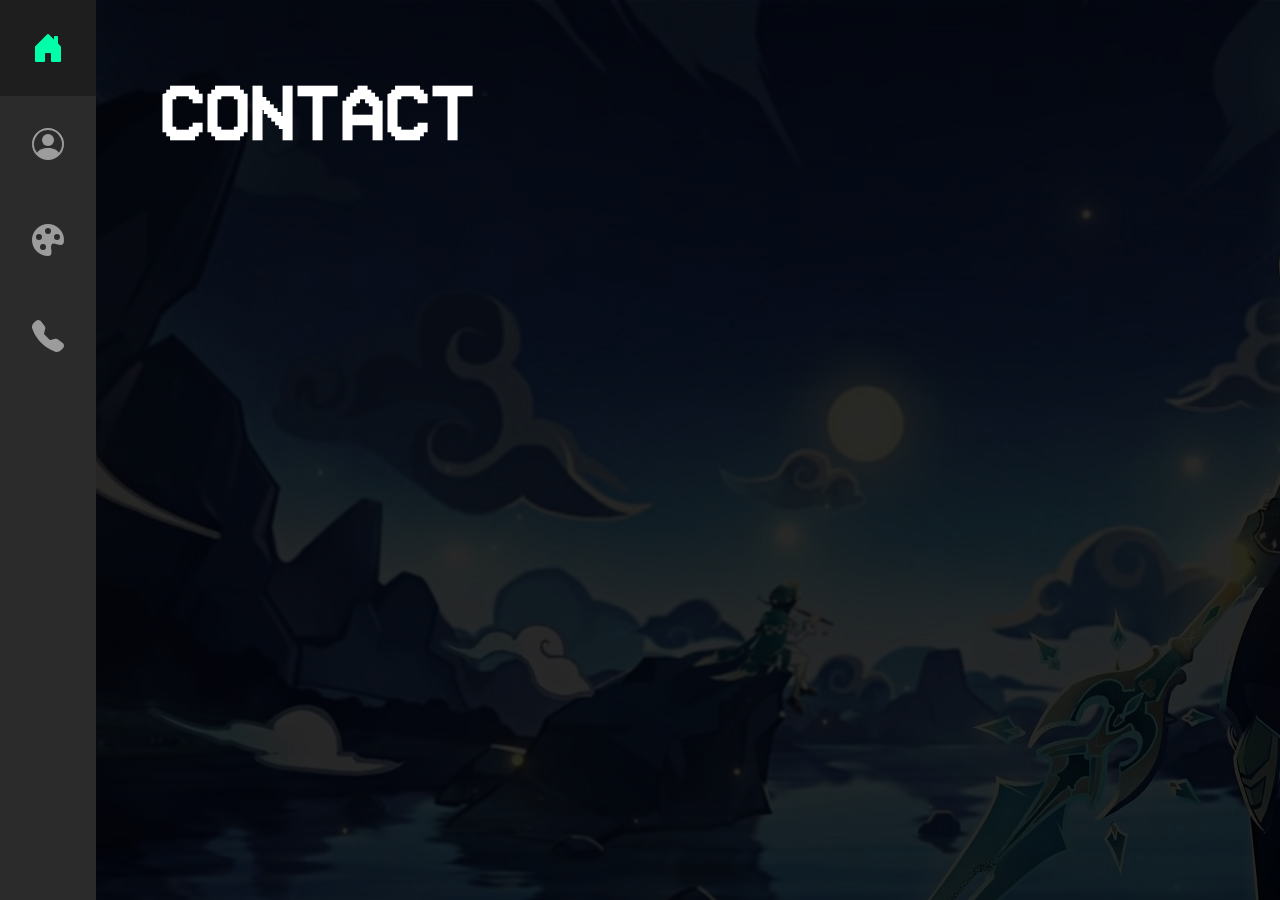
==== Root/contact.html @ af06d034 "Side navigation text appears upon hovering icon" ====
<!DOCTYPE html>
<html lang="en">
<head>
    <meta charset="UTF-8">
    <link rel="stylesheet" href="css/main.css">
    <link rel="stylesheet" href="css/contact.css">
    <link rel="stylesheet" href="css/subpage.css">
    <meta name="viewport" content="width=device-width, initial-scale=1.0">
    <title>burgerax3 - Contact</title>
</head>
<body>
    <nav class="navbar">
        <ul class="navbar-nav">
            <li class="nav-item" style="grid-row: 1 / span 1;">
                <a href="index.html" class="nav-link" id="home-link">
                    <svg xmlns="http://www.w3.org/2000/svg"fill="currentColor" class="bi bi-house-door-fill" viewBox="0 0 16 16">
                        <path d="M6.5 14.5v-3.505c0-.245.25-.495.5-.495h2c.25 0 .5.25.5.5v3.5a.5.5 0 0 0 .5.5h4a.5.5 0 0 0 .5-.5v-7a.5.5 0 0 0-.146-.354L13 5.793V2.5a.5.5 0 0 0-.5-.5h-1a.5.5 0 0 0-.5.5v1.293L8.354 1.146a.5.5 0 0 0-.708 0l-6 6A.5.5 0 0 0 1.5 7.5v7a.5.5 0 0 0 .5.5h4a.5.5 0 0 0 .5-.5z"/>
                    </svg>
                </a>
            </li>
            <div class="expand-link" id="expand-home">
                <h3>HOME</h3>
            </div>
            <li class="nav-item" style="grid-row: 2 / span 1;">
                <a href="profile.html" class="nav-link" id="profile-link">
                    <svg xmlns="http://www.w3.org/2000/svg"fill="currentColor" class="bi bi-person-circle" viewBox="0 0 16 16">
                        <path d="M11 6a3 3 0 1 1-6 0 3 3 0 0 1 6 0z"/>
                        <path fill-rule="evenodd" d="M0 8a8 8 0 1 1 16 0A8 8 0 0 1 0 8zm8-7a7 7 0 0 0-5.468 11.37C3.242 11.226 4.805 10 8 10s4.757 1.225 5.468 2.37A7 7 0 0 0 8 1z"/>
                    </svg>
                </a>
            </li>
            <div class="expand-link" id="expand-profile">
                <h3>PROFILE</h3>
            </div>
            <li class="nav-item" style="grid-row: 3 / span 1;">
                <a href="projects.html" class="nav-link" id="projects-link">
                    <svg xmlns="http://www.w3.org/2000/svg"fill="currentColor" class="bi bi-palette-fill" viewBox="0 0 16 16">
                        <path d="M12.433 10.07C14.133 10.585 16 11.15 16 8a8 8 0 1 0-8 8c1.996 0 1.826-1.504 1.649-3.08-.124-1.101-.252-2.237.351-2.92.465-.527 1.42-.237 2.433.07zM8 5a1.5 1.5 0 1 1 0-3 1.5 1.5 0 0 1 0 3zm4.5 3a1.5 1.5 0 1 1 0-3 1.5 1.5 0 0 1 0 3zM5 6.5a1.5 1.5 0 1 1-3 0 1.5 1.5 0 0 1 3 0zm.5 6.5a1.5 1.5 0 1 1 0-3 1.5 1.5 0 0 1 0 3z"/>
                    </svg>
                </a>
            </li>
            <div class="expand-link" id="expand-projects">
                <h3>PROJECTS</h3>
            </div>
            <li class="nav-item" style="grid-row: 4 / span 1;" id="contact-link">
                <a href="contact.html" class="nav-link">
                    <svg xmlns="http://www.w3.org/2000/svg" fill="currentColor" class="bi bi-telephone-fill" viewBox="0 0 16 16">
                        <path fill-rule="evenodd" d="M1.885.511a1.745 1.745 0 0 1 2.61.163L6.29 2.98c.329.423.445.974.315 1.494l-.547 2.19a.678.678 0 0 0 .178.643l2.457 2.457a.678.678 0 0 0 .644.178l2.189-.547a1.745 1.745 0 0 1 1.494.315l2.306 1.794c.829.645.905 1.87.163 2.611l-1.034 1.034c-.74.74-1.846 1.065-2.877.702a18.634 18.634 0 0 1-7.01-4.42 18.634 18.634 0 0 1-4.42-7.009c-.362-1.03-.037-2.137.703-2.877L1.885.511z"/>
                    </svg>
                </a>
            </li>
            <div class="expand-link" id="expand-contact">
                <h3>CONTACT</h3>
            </div>
        </ul>
    </nav>
    <div class="nav-m-overlay">
        <div class="nav-m-content">
            <a href="index.html">HOME</a>
            <a href="profile.html">PROFILE</a>
            <a href="projects.html">PROJECTS</a>
            <a href="contact.html">CONTACT</a>
        </div>
    </div>
    <main>
        <div class="headerbar">
            <header>
                <h1>CONTACT</h1>
                <div class="nav-m-btn">
                    <svg xmlns="http://www.w3.org/2000/svg" fill="currentColor" width="5vw" height="5vw" viewBox="0 0 512 512"><!--! Font Awesome Pro 6.1.1 by @fontawesome - https://fontawesome.com License - https://fontawesome.com/license (Commercial License) Copyright 2022 Fonticons, Inc. --><path d="M481.9 270.1C490.9 279.1 496 291.3 496 304C496 316.7 490.9 328.9 481.9 337.9C472.9 346.9 460.7 352 448 352H64C51.27 352 39.06 346.9 30.06 337.9C21.06 328.9 16 316.7 16 304C16 291.3 21.06 279.1 30.06 270.1C39.06 261.1 51.27 256 64 256H448C460.7 256 472.9 261.1 481.9 270.1zM475.3 388.7C478.3 391.7 480 395.8 480 400V416C480 432.1 473.3 449.3 461.3 461.3C449.3 473.3 432.1 480 416 480H96C79.03 480 62.75 473.3 50.75 461.3C38.74 449.3 32 432.1 32 416V400C32 395.8 33.69 391.7 36.69 388.7C39.69 385.7 43.76 384 48 384H464C468.2 384 472.3 385.7 475.3 388.7zM50.39 220.8C45.93 218.6 42.03 215.5 38.97 211.6C35.91 207.7 33.79 203.2 32.75 198.4C31.71 193.5 31.8 188.5 32.99 183.7C54.98 97.02 146.5 32 256 32C365.5 32 457 97.02 479 183.7C480.2 188.5 480.3 193.5 479.2 198.4C478.2 203.2 476.1 207.7 473 211.6C469.1 215.5 466.1 218.6 461.6 220.8C457.2 222.9 452.3 224 447.3 224H64.67C59.73 224 54.84 222.9 50.39 220.8zM372.7 116.7C369.7 119.7 368 123.8 368 128C368 131.2 368.9 134.3 370.7 136.9C372.5 139.5 374.1 141.6 377.9 142.8C380.8 143.1 384 144.3 387.1 143.7C390.2 143.1 393.1 141.6 395.3 139.3C397.6 137.1 399.1 134.2 399.7 131.1C400.3 128 399.1 124.8 398.8 121.9C397.6 118.1 395.5 116.5 392.9 114.7C390.3 112.9 387.2 111.1 384 111.1C379.8 111.1 375.7 113.7 372.7 116.7V116.7zM244.7 84.69C241.7 87.69 240 91.76 240 96C240 99.16 240.9 102.3 242.7 104.9C244.5 107.5 246.1 109.6 249.9 110.8C252.8 111.1 256 112.3 259.1 111.7C262.2 111.1 265.1 109.6 267.3 107.3C269.6 105.1 271.1 102.2 271.7 99.12C272.3 96.02 271.1 92.8 270.8 89.88C269.6 86.95 267.5 84.45 264.9 82.7C262.3 80.94 259.2 79.1 256 79.1C251.8 79.1 247.7 81.69 244.7 84.69V84.69zM116.7 116.7C113.7 119.7 112 123.8 112 128C112 131.2 112.9 134.3 114.7 136.9C116.5 139.5 118.1 141.6 121.9 142.8C124.8 143.1 128 144.3 131.1 143.7C134.2 143.1 137.1 141.6 139.3 139.3C141.6 137.1 143.1 134.2 143.7 131.1C144.3 128 143.1 124.8 142.8 121.9C141.6 118.1 139.5 116.5 136.9 114.7C134.3 112.9 131.2 111.1 128 111.1C123.8 111.1 119.7 113.7 116.7 116.7L116.7 116.7z"/></svg>                </div>
                </div>
            </header>
        </div>
    </main>
</body>
<script src="js/mobile_menu.js"></script>
</html>
---- Root/css/main.css ----
@font-face {
    font-family: vcr;
    src: url(../fonts/VCR_OSD_MONO.ttf);
}

:root{
    font-size: 24pt;
    font-family: vcr;
    --bg-main: #2b2b2b;
    --bg-light: #9c9c9c;
    --bg-darker: #1e1e1e;
    --accent-main: #00ffa8;
    --accent-dark:#5ba161;
    --accent-darker: #3d6641;

}

body{
    background-image: url(../img/xiao_bg.jpg);
    background-color: var(--bg-main);
    background-repeat: no-repeat;
    background-position: center center;
    background-size: cover;
    background-attachment: fixed;
    color:white;
    margin: 0;
    padding: 0;
}

body::-webkit-scrollbar{
    width: 0.3rem;
}

body::-webkit-scrollbar-track{
    background: #2b2b2b;
    border-radius: 10px;
}

body::-webkit-scrollbar-thumb{
    background: var(--accent-dark);
    border-radius: 10px;
}

body::-webkit-scrollbar-thumb:hover{
    background: var(--accent-darker);
}

main{
    margin-left: 3rem;
    padding: 0.1rem 1rem;
}

.navbar{
    width: 3rem;
    height: 100vh;
    position: fixed;
    background-color: var(--bg-main);
    overflow: visible;
    z-index: 3;
}

.navbar-nav{
    display: grid;
    list-style: none;
    padding: 0;
    margin: 0 0;
    grid-template: repeat(4, 96px) / 96px auto;
}

.nav-item{
    width: 100%;
}

.nav-link{
    display: block;
    align-items: center;
    height: 3rem;
    text-decoration: none;
    color: var(--bg-light); 
    transition: 0.3s ease;
}

.expand-link{
    width: 0; /*0px --> auto upon hovering its corresponding nav-link*/
    height: 0; /*0px --> auto upon hovering its corresponding nav-link*/
    overflow: hidden;
    text-align: left;
    padding: 0 30px;
    background-color: var(--accent-main);
    color: var(--bg-main);
}

#expand-home.open{
    width: 10rem;
    height: auto;
}

#expand-profile.open{
    width: 10rem;
    height: auto;
}

#expand-projects.open{
    width: 10rem;
    height: auto;
}

#expand-contact.open{
    width: 10rem;
    height: auto;
}

.nav-link:hover{
    background-color: var(--bg-darker);
    color: var(--accent-main);
}

.nav-link svg{
    min-width: 1rem;
    padding: 1em;
}

h1{
    font-size: 6vw;
}

@media only screen and (max-width: 1024px){
    .navbar{
        width: 0;
        height: 0;
        overflow: hidden;
    }

    main{
        margin: 0;
    }

    .flex-container{
        justify-content: center;
        align-items: center;
        text-align: center;
    }
}
---- Root/css/contact.css ----
@import url(./main.css);
---- Root/css/subpage.css ----
@import url(./main.css);

body{
    background: linear-gradient( rgba(0, 0, 0, 0.5), rgba(0, 0, 0, 0.5) ), url('../img/xiao_bg.jpg');
}

.headerbar{
    padding: 0.5rem 1rem;
}

header{
    display: flex;
    flex-direction: row;
    justify-content: space-between;
    align-items: center;
}

.nav-m-btn{
    visibility: hidden;
    position: relative;
    margin-bottom: 5px;
    cursor: pointer;
    z-index: 2;
}

.nav-m-overlay{
    visibility: hidden;
    width: 100vw;
    height: 0vh;
    top: 0;
    position: fixed;
    overflow: hidden;
    background-color: rgba(0, 0, 0, 0.5);
    transition: 0.3s;
    z-index: 1;
}

.nav-m-content{
    margin-top: 30%;
    text-align: center;
}

.nav-m-overlay.open{
    height: 100vh;
}

.nav-m-overlay a{
    font-size: 5vh;
    color:white;
    display: block;
    text-decoration: none;
}

.nav-m-overlay a:hover{
    color: var(--accent-main);
}

ul{
    list-style-type:none;
    padding: 0;
    margin: 0;
    text-align: center;
}

@media only screen and (max-width: 1024px){
    .nav-m-btn{
        visibility: visible;
        overflow: hidden;
    }
    .nav-m-overlay{
        visibility: visible;
    }
}
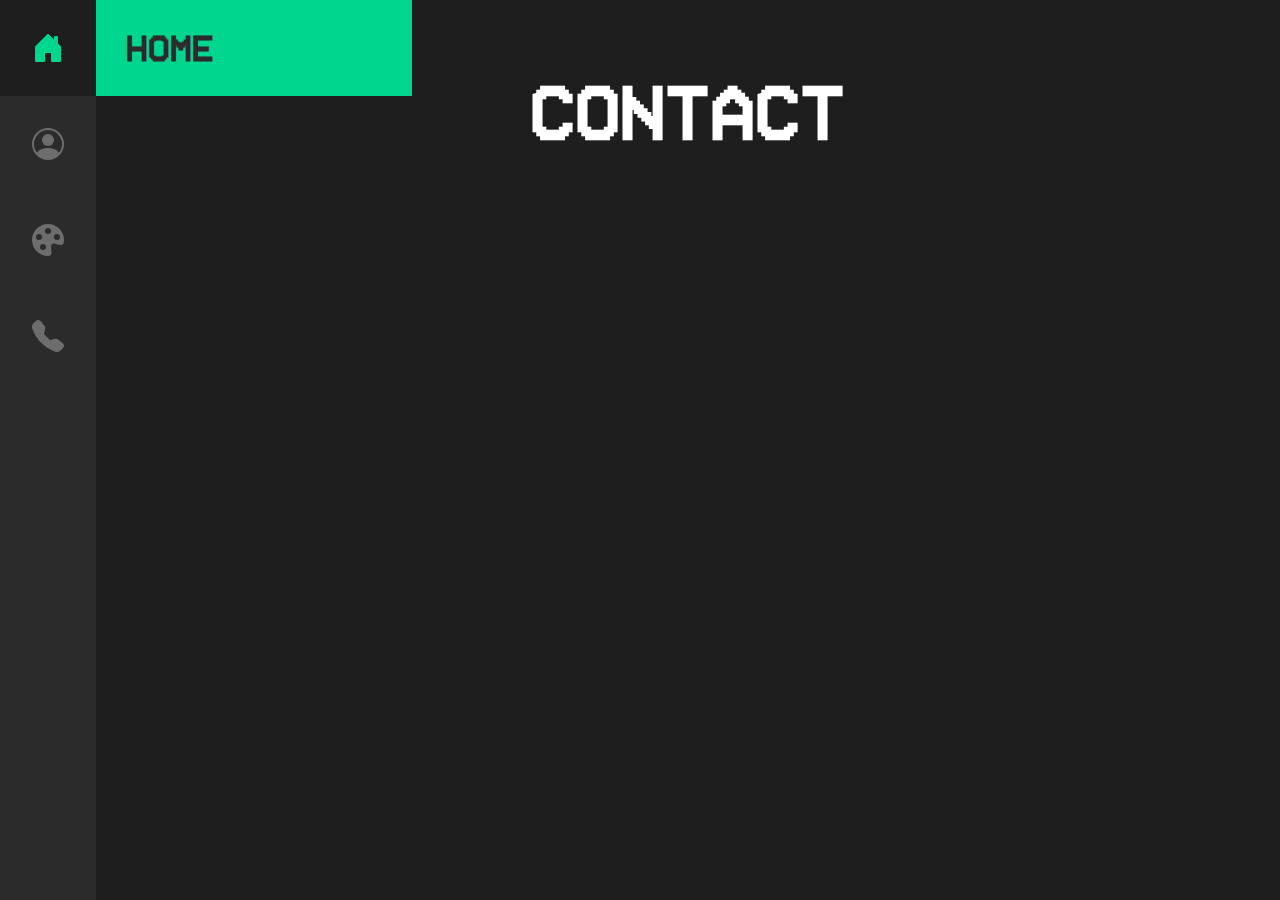
==== commit c1b417dc: "Redesigned Subpages" ====
--- a/Root/contact.html
+++ b/Root/contact.html
@@ -2,6 +2,7 @@
 <html lang="en">
 <head>
     <meta charset="UTF-8">
+    <link rel="icon" type="image/x-icon" href="img/favicon.png">
     <link rel="stylesheet" href="css/main.css">
     <link rel="stylesheet" href="css/contact.css">
     <link rel="stylesheet" href="css/subpage.css">
@@ -73,5 +74,6 @@
         </div>
     </main>
 </body>
-<script src="js/mobile_menu.js"></script>
+<script src="./js/menu.js"></script>
+<script src="./js/mobile_menu.js"></script>
 </html>--- a/Root/css/main.css
+++ b/Root/css/main.css
@@ -1,16 +1,16 @@
 @font-face {
-    font-family: vcr;
+    font-family: 'vcr';
     src: url(../fonts/VCR_OSD_MONO.ttf);
 }
 
 :root{
     font-size: 24pt;
-    font-family: vcr;
+    font-family: 'vcr';
     --bg-main: #2b2b2b;
-    --bg-light: #9c9c9c;
+    --bg-light: #6d6d6d;
     --bg-darker: #1e1e1e;
-    --accent-main: #00ffa8;
-    --accent-dark:#5ba161;
+    --accent-main: #01d68f;
+    --accent-dark:#1ba175;
     --accent-darker: #3d6641;
 
 }
@@ -18,7 +18,6 @@
 body{
     background-image: url(../img/xiao_bg.jpg);
     background-color: var(--bg-main);
-    background-repeat: no-repeat;
     background-position: center center;
     background-size: cover;
     background-attachment: fixed;
@@ -28,17 +27,12 @@
 }
 
 body::-webkit-scrollbar{
-    width: 0.3rem;
-}
-
-body::-webkit-scrollbar-track{
-    background: #2b2b2b;
-    border-radius: 10px;
+    background: var(--bg-light);
+    width: 0.17rem;
 }
 
 body::-webkit-scrollbar-thumb{
     background: var(--accent-dark);
-    border-radius: 10px;
 }
 
 body::-webkit-scrollbar-thumb:hover{
@@ -81,33 +75,65 @@
 }
 
 .expand-link{
+    display: flex;
+    flex-direction: row;
+    align-items: center;
     width: 0; /*0px --> auto upon hovering its corresponding nav-link*/
     height: 0; /*0px --> auto upon hovering its corresponding nav-link*/
     overflow: hidden;
     text-align: left;
-    padding: 0 30px;
+    padding: 0 0px;
     background-color: var(--accent-main);
     color: var(--bg-main);
+    transition: 0.4s;
 }
 
 #expand-home.open{
-    width: 10rem;
+    width: 8rem;
     height: auto;
+    padding: 0 30px;
+}
+
+#expand-home.close{
+    width: 0rem;
+    height: auto;
+    padding: 0 0px;
 }
 
 #expand-profile.open{
-    width: 10rem;
+    width: 8rem;
     height: auto;
+    padding: 0 30px;
+}
+
+#expand-profile.close{
+    width: 0;
+    height: auto;
+    padding: 0 0px;
 }
 
 #expand-projects.open{
-    width: 10rem;
+    width: 8rem;
     height: auto;
+    padding: 0 30px;
+}
+
+#expand-projects.close{
+    width: 0;
+    height: auto;
+    padding: 0 0;
 }
 
 #expand-contact.open{
-    width: 10rem;
+    width: 8rem;
     height: auto;
+    padding: 0 30px;
+}
+
+#expand-contact.close{
+    width: 0;
+    height: auto;
+    padding: 0 0;
 }
 
 .nav-link:hover{
@@ -133,6 +159,7 @@
 
     main{
         margin: 0;
+        padding: 0;
     }
 
     .flex-container{
@@ -140,5 +167,6 @@
         align-items: center;
         text-align: center;
     }
+    
 }
 
--- a/Root/css/subpage.css
+++ b/Root/css/subpage.css
@@ -1,7 +1,19 @@
 @import url(./main.css);
 
 body{
-    background: linear-gradient( rgba(0, 0, 0, 0.5), rgba(0, 0, 0, 0.5) ), url('../img/xiao_bg.jpg');
+    background: var(--bg-darker);
+}
+
+.flex-container{
+    display: flex;
+    width: 80%;
+    margin-left: 10%;
+    flex-wrap: wrap;
+    overflow: hidden;
+}
+
+h1{
+    margin-left: 35%;
 }
 
 .headerbar{
@@ -16,7 +28,7 @@
 }
 
 .nav-m-btn{
-    visibility: hidden;
+    display: none;
     position: relative;
     margin-bottom: 5px;
     cursor: pointer;
@@ -64,11 +76,15 @@
 
 @media only screen and (max-width: 1024px){
     .nav-m-btn{
-        visibility: visible;
+        display: block;
         overflow: hidden;
     }
     .nav-m-overlay{
         visibility: visible;
     }
+    
+    h1{
+        margin-left: 0;
+    }
 }
 
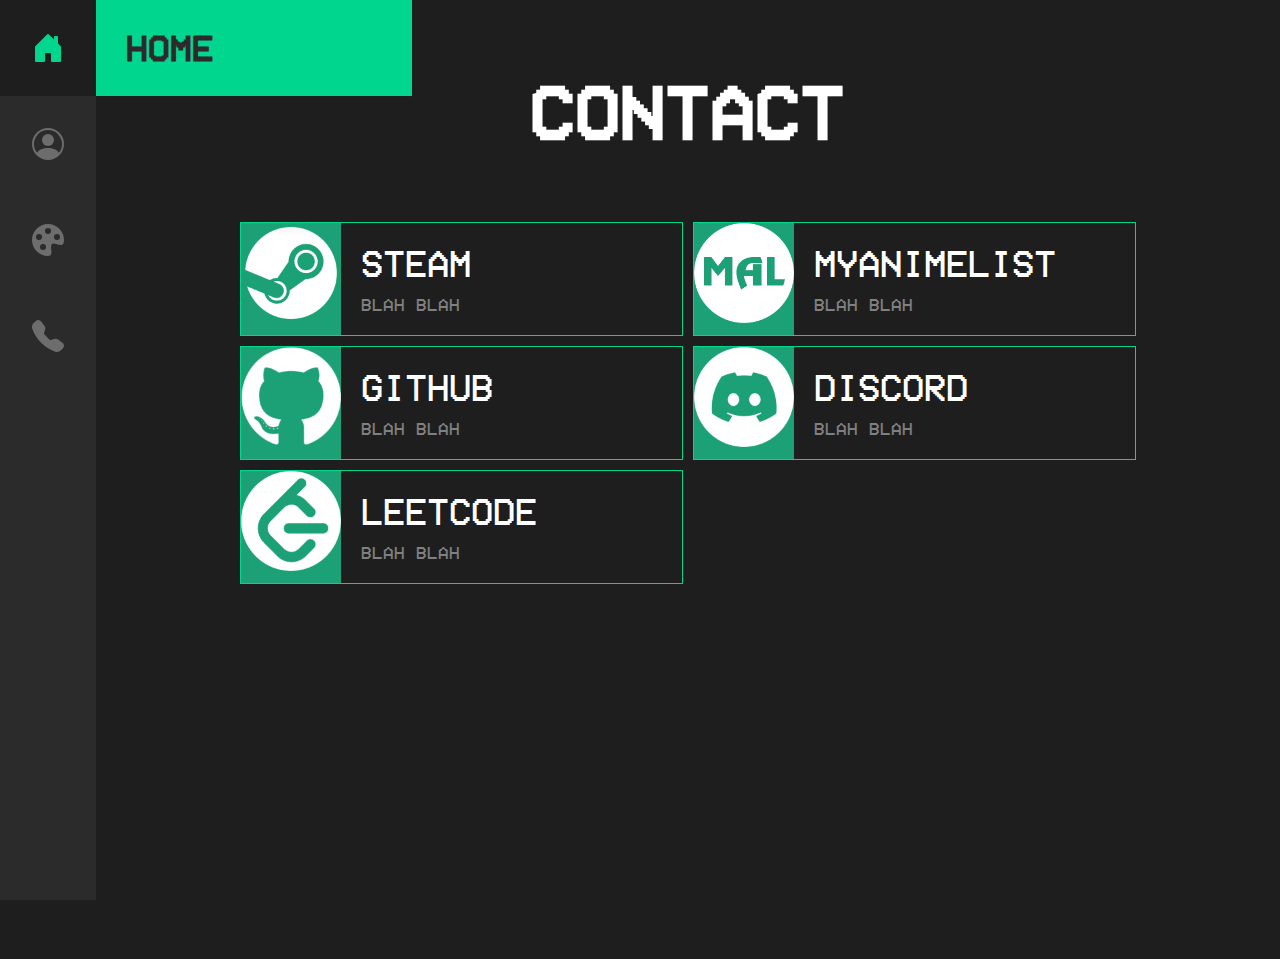
==== commit 49e02a3f: "Creating contact page" ====
--- a/Root/contact.html
+++ b/Root/contact.html
@@ -72,6 +72,60 @@
                 </div>
             </header>
         </div>
+        <div class="flex-container">
+            <div class="contact-list">
+                <div class="contact-item">
+                    <div class="contact-icon">
+                        <img src="./img/steam.png"/>
+                    </div>
+                    <div class="contact-details">
+                        <span class="details-title">STEAM</span>
+                        <span class="details-text">BLAH BLAH</span>
+                    </div>
+                </div>
+
+                <div class="contact-item">
+                    <div class="contact-icon">
+                        <img src="./img/mal.png"/>
+                    </div>
+                    <div class="contact-details">
+                        <span class="details-title">MYANIMELIST</span>
+                        <span class="details-text">BLAH BLAH</span>
+                    </div>
+                </div>
+
+                <div class="contact-item">
+                    <div class="contact-icon">
+                        <img src="./img/github.png"/>
+                    </div>
+                    <div class="contact-details">
+                        <span class="details-title">GITHUB</span>
+                        <span class="details-text">BLAH BLAH</span>
+                    </div>
+                </div>
+
+                <div class="contact-item">
+                    <div class="contact-icon">
+                        <img src="./img/discord.png"/>
+                    </div>
+                    <div class="contact-details">
+                        <span class="details-title">DISCORD</span>
+                        <span class="details-text">BLAH BLAH</span>
+                    </div>
+                </div>
+
+                <div class="contact-item">
+                    <div class="contact-icon">
+                        <img src="./img/leetcode.png"/>
+                    </div>
+                    <div class="contact-details">
+                        <span class="details-title">LEETCODE</span>
+                        <span class="details-text">BLAH BLAH</span>
+                    </div>
+                </div>
+                <br><br><br>
+            </div>
+        </div>
     </main>
 </body>
 <script src="./js/menu.js"></script>
--- a/Root/css/main.css
+++ b/Root/css/main.css
@@ -27,16 +27,16 @@
 }
 
 body::-webkit-scrollbar{
-    background: var(--bg-light);
-    width: 0.17rem;
+    background: var(--bg-main);
+    width: 0.3rem;
 }
 
 body::-webkit-scrollbar-thumb{
-    background: var(--accent-dark);
+    background: var(--accent-main);
 }
 
 body::-webkit-scrollbar-thumb:hover{
-    background: var(--accent-darker);
+    background: var(--accent-dark);
 }
 
 main{
--- a/Root/css/contact.css
+++ b/Root/css/contact.css
@@ -1 +1,66 @@
-@import url(./main.css);
+@import url('./main.css');
+
+.flex-container{
+    flex-wrap: nowrap;
+    flex-direction: column;
+    justify-content: space-between;
+    gap: 10px;
+}
+
+.contact-list{
+    display: grid;
+    grid-template-columns: 1fr 1fr;
+    grid-template-rows: repeat(6, 1fr);
+    gap: 10px;
+}
+
+.contact-item{
+    border: 1px solid var(--accent-main);
+    display: inline-flex;
+    flex-direction: row;
+    overflow: hidden;
+}
+
+.contact-icon{
+    width: 20%;
+    background-color: var(--accent-dark);
+    text-align: center;
+    min-width: 100px;
+}
+
+.contact-icon img{
+    object-fit: contain;    
+    width: 100%;
+    height: auto;
+}
+
+.contact-details{
+    padding-left: 50px;
+    display: flex;
+    flex-direction: column;
+    padding: 20px;
+}
+
+.details-title{
+    font-size: larger;
+}
+
+.details-text{
+    padding-top: 10px;
+    font-size: large;
+    color: grey;
+}
+
+@media (max-width: 768px){
+    .contact-list{
+        grid-template-columns: 1fr;
+    }
+
+    .details-text{
+        font-size: medium;
+    }
+
+    .contact-details{
+        font-size: large;
+    }
+}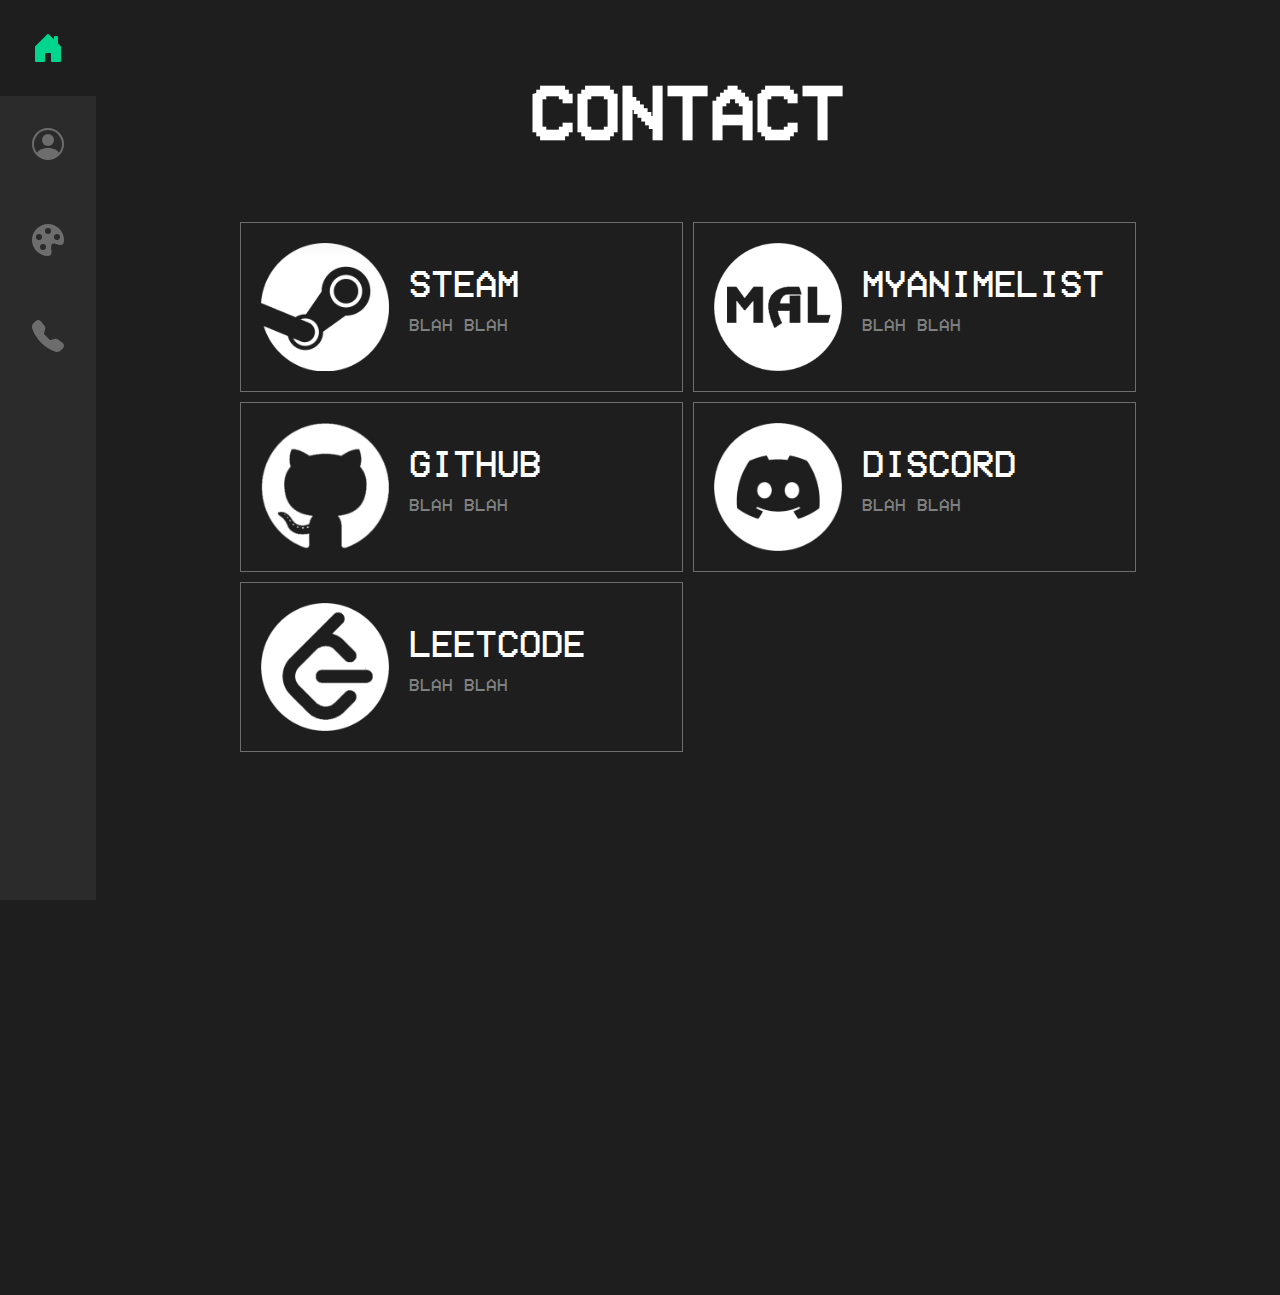
==== commit e2ccd685: "Updated Contact Page" ====
--- a/Root/contact.html
+++ b/Root/contact.html
@@ -74,10 +74,9 @@
         </div>
         <div class="flex-container">
             <div class="contact-list">
+                
                 <div class="contact-item">
-                    <div class="contact-icon">
-                        <img src="./img/steam.png"/>
-                    </div>
+                    <img class="contact-icon" src="./img/steam.png"/>
                     <div class="contact-details">
                         <span class="details-title">STEAM</span>
                         <span class="details-text">BLAH BLAH</span>
@@ -85,9 +84,7 @@
                 </div>
 
                 <div class="contact-item">
-                    <div class="contact-icon">
-                        <img src="./img/mal.png"/>
-                    </div>
+                    <img class="contact-icon" src="./img/mal.png"/>
                     <div class="contact-details">
                         <span class="details-title">MYANIMELIST</span>
                         <span class="details-text">BLAH BLAH</span>
@@ -95,9 +92,7 @@
                 </div>
 
                 <div class="contact-item">
-                    <div class="contact-icon">
-                        <img src="./img/github.png"/>
-                    </div>
+                    <img class="contact-icon" src="./img/github.png"/>
                     <div class="contact-details">
                         <span class="details-title">GITHUB</span>
                         <span class="details-text">BLAH BLAH</span>
@@ -105,9 +100,7 @@
                 </div>
 
                 <div class="contact-item">
-                    <div class="contact-icon">
-                        <img src="./img/discord.png"/>
-                    </div>
+                    <img class="contact-icon" src="./img/discord.png"/>
                     <div class="contact-details">
                         <span class="details-title">DISCORD</span>
                         <span class="details-text">BLAH BLAH</span>
@@ -115,9 +108,7 @@
                 </div>
 
                 <div class="contact-item">
-                    <div class="contact-icon">
-                        <img src="./img/leetcode.png"/>
-                    </div>
+                    <img class="contact-icon" src="./img/leetcode.png"/>
                     <div class="contact-details">
                         <span class="details-title">LEETCODE</span>
                         <span class="details-text">BLAH BLAH</span>
--- a/Root/css/contact.css
+++ b/Root/css/contact.css
@@ -12,30 +12,31 @@
     grid-template-columns: 1fr 1fr;
     grid-template-rows: repeat(6, 1fr);
     gap: 10px;
+    width: 100%;
 }
 
 .contact-item{
-    border: 1px solid var(--accent-main);
-    display: inline-flex;
+    border: 1px solid var(--bg-light);
+    display: flex;
     flex-direction: row;
     overflow: hidden;
+    padding: 20px;
+    max-height: 200px;
+}
+
+.contact-item:hover{
+    border: 1px solid var(--accent-main);
+    cursor: pointer;
+    background-color: var(--bg-main);
+    transition: 0.5s;
 }
 
 .contact-icon{
-    width: 20%;
-    background-color: var(--accent-dark);
-    text-align: center;
-    min-width: 100px;
-}
-
-.contact-icon img{
-    object-fit: contain;    
-    width: 100%;
-    height: auto;
+    width: 128px;
+    height: 128px;
 }
 
 .contact-details{
-    padding-left: 50px;
     display: flex;
     flex-direction: column;
     padding: 20px;
@@ -43,15 +44,20 @@
 
 .details-title{
     font-size: larger;
+    text-align: left;
+    overflow-wrap: break-word;
 }
 
 .details-text{
     padding-top: 10px;
     font-size: large;
     color: grey;
+    text-align: left;
+    overflow-wrap: break-word;
 }
 
-@media (max-width: 768px){
+/*Small Display*/
+@media (max-width: 1024px){
     .contact-list{
         grid-template-columns: 1fr;
     }
@@ -60,7 +66,32 @@
         font-size: medium;
     }
 
-    .contact-details{
+    .details-title{
         font-size: large;
     }
+
+    .contact-icon{
+        width: 100px;
+        height: 100px;
+    }
+}
+
+/*Very Small Display*/
+@media (max-width: 350px){
+    .contact-list{
+        grid-template-columns: 1fr;
+    }
+
+    .details-text{
+        font-size: small;
+    }
+
+    .details-title{
+        font-size: medium;
+    }
+
+    .contact-icon{
+        width: 70px;
+        height: 70px;
+    }
 }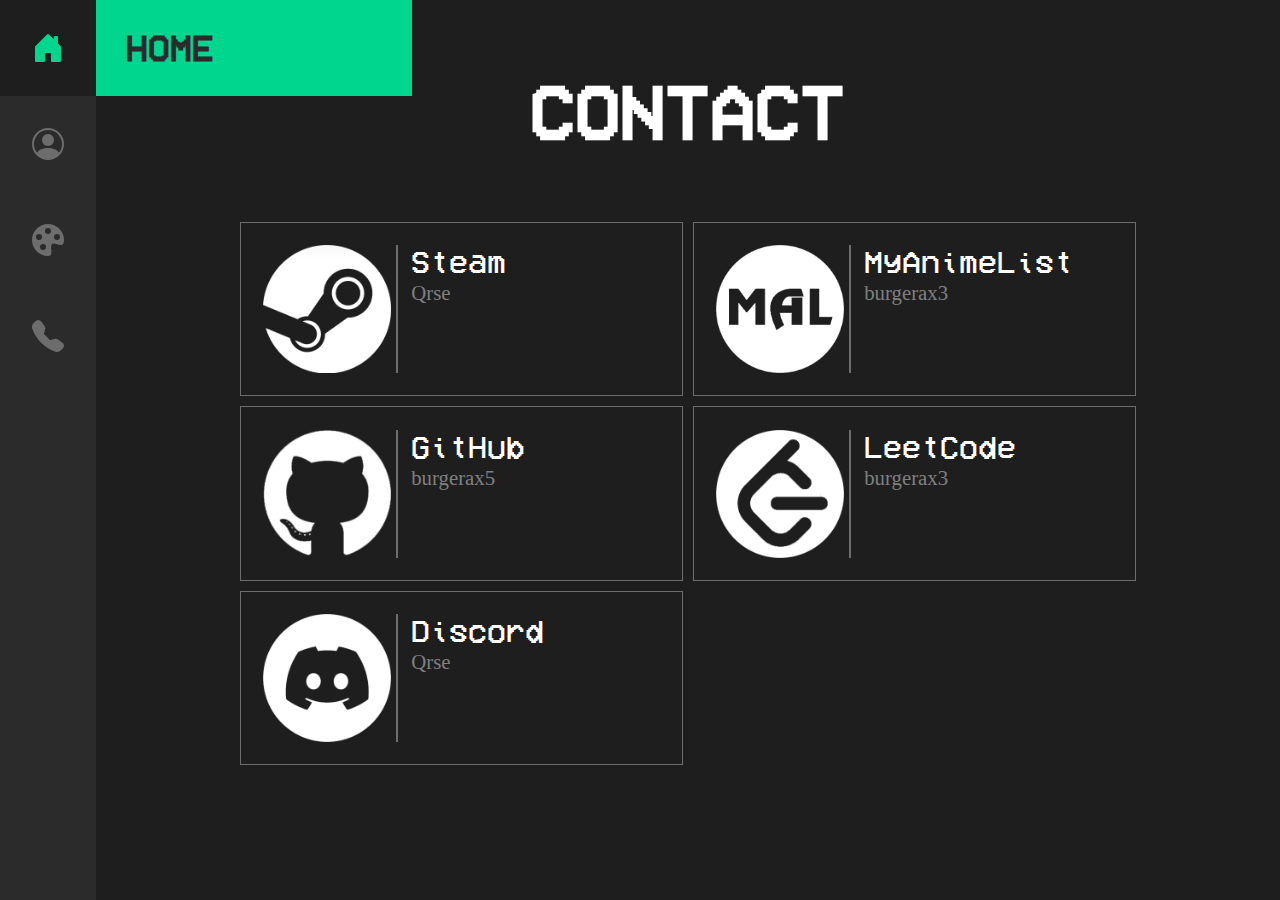
==== commit f0a7d0f8: "Re: Contacts Page" ====
--- a/Root/contact.html
+++ b/Root/contact.html
@@ -74,51 +74,71 @@
         </div>
         <div class="flex-container">
             <div class="contact-list">
-                
-                <div class="contact-item">
-                    <img class="contact-icon" src="./img/steam.png"/>
-                    <div class="contact-details">
-                        <span class="details-title">STEAM</span>
-                        <span class="details-text">BLAH BLAH</span>
+                <a class="contact-list-item" id="steamLink">
+                    <div class="contact-list-item-img-box">
+                        <img style="height:100%" src="./img/steam.png"/>
                     </div>
-                </div>
+                    <div class="contact-list-item-info-box">
+                        <div class="contact-list-item-info-text">
+                            <span class="title">Steam</span>
+                            <span class="description">Qrse</span>
+                        </div>
+                    </div>
+                </a>
 
-                <div class="contact-item">
-                    <img class="contact-icon" src="./img/mal.png"/>
-                    <div class="contact-details">
-                        <span class="details-title">MYANIMELIST</span>
-                        <span class="details-text">BLAH BLAH</span>
+                <a class="contact-list-item" id="malLink">
+                    <div class="contact-list-item-img-box">
+                        <img style="height:100%" src="./img/mal.png"/>
                     </div>
-                </div>
+                    <div class="contact-list-item-info-box">
+                        <div class="contact-list-item-info-text">
+                            <span class="title">MyAnimeList</span>
+                            <span class="description">burgerax3</span>
+                        </div>
+                    </div>
+                </a>
 
-                <div class="contact-item">
-                    <img class="contact-icon" src="./img/github.png"/>
-                    <div class="contact-details">
-                        <span class="details-title">GITHUB</span>
-                        <span class="details-text">BLAH BLAH</span>
+                <a class="contact-list-item" id="githubLink">
+                    <div class="contact-list-item-img-box">
+                        <img style="height:100%" src="./img/github.png"/>
                     </div>
-                </div>
+                    <div class="contact-list-item-info-box">
+                        <div class="contact-list-item-info-text">
+                            <span class="title">GitHub</span>
+                            <span class="description">burgerax5</span>
+                        </div>
+                    </div>
+                </a>
 
-                <div class="contact-item">
-                    <img class="contact-icon" src="./img/discord.png"/>
-                    <div class="contact-details">
-                        <span class="details-title">DISCORD</span>
-                        <span class="details-text">BLAH BLAH</span>
+                <a class="contact-list-item" id="leetcodeLink">
+                    <div class="contact-list-item-img-box">
+                        <img style="height:100%" src="./img/leetcode.png"/>
                     </div>
-                </div>
+                    <div class="contact-list-item-info-box">
+                        <div class="contact-list-item-info-text">
+                            <span class="title">LeetCode</span>
+                            <span class="description">burgerax3</span>
+                        </div>
+                    </div>
+                </a>
 
-                <div class="contact-item">
-                    <img class="contact-icon" src="./img/leetcode.png"/>
-                    <div class="contact-details">
-                        <span class="details-title">LEETCODE</span>
-                        <span class="details-text">BLAH BLAH</span>
+                <a class="contact-list-item" id="discordLink">
+                    <div class="contact-list-item-img-box">
+                        <img style="height:100%" src="./img/discord.png"/>
                     </div>
-                </div>
-                <br><br><br>
+                    <div class="contact-list-item-info-box">
+                        <div class="contact-list-item-info-text">
+                            <span class="title">Discord</span>
+                            <span class="description">Qrse</span>
+                        </div>
+                    </div>
+                </a>
             </div>
         </div>
+        <br><br><br>
     </main>
 </body>
 <script src="./js/menu.js"></script>
 <script src="./js/mobile_menu.js"></script>
+<script src="./js/contact.js"></script>
 </html>--- a/Root/css/contact.css
+++ b/Root/css/contact.css
@@ -1,97 +1,69 @@
-@import url('./main.css');
-
-.flex-container{
-    flex-wrap: nowrap;
-    flex-direction: column;
-    justify-content: space-between;
-    gap: 10px;
+@font-face {
+    font-family: minecraft;
+    src: url('Minecraft.ttf');
 }
 
 .contact-list{
     display: grid;
     grid-template-columns: 1fr 1fr;
-    grid-template-rows: repeat(6, 1fr);
+    grid-template-rows: repeat(3, 1fr);
     gap: 10px;
     width: 100%;
 }
 
-.contact-item{
+.contact-list-item{
     border: 1px solid var(--bg-light);
-    display: flex;
-    flex-direction: row;
-    overflow: hidden;
-    padding: 20px;
-    max-height: 200px;
+    padding: 5%;
+    display: grid;
+    grid-template-columns: repeat(3, 1fr);
+    grid-template-rows: 1fr;
+    gap: 5px;
+    transition: 0.4s ease;
+    text-decoration: none;
+    color: white;
 }
 
-.contact-item:hover{
-    border: 1px solid var(--accent-main);
+.contact-list-item:hover{
+    border: 1px solid var(--accent-dark);
     cursor: pointer;
-    background-color: var(--bg-main);
-    transition: 0.5s;
+    background-color: rgb(49, 49, 49);
 }
 
-.contact-icon{
-    width: 128px;
-    height: 128px;
+.contact-list-item:hover .contact-list-item-img-box img{
+    filter: invert(65%) sepia(40%) saturate(4148%) hue-rotate(145deg) brightness(100%) contrast(99%);
 }
 
-.contact-details{
+.contact-list-item-img-box{
+    grid-column: 1/2;
+    height: 128px;
+    width: auto;
+    justify-self: center;
+}
+
+.contact-list-item-info-box{
+    height: 100%;
+    border-left: 2px solid var(--bg-light);
+    grid-column: 2/5;
+}
+
+.contact-list-item-info-text{
+    text-align: left;
+    margin-left: 5%;
     display: flex;
     flex-direction: column;
-    padding: 20px;
-}
-
-.details-title{
-    font-size: larger;
-    text-align: left;
     overflow-wrap: break-word;
 }
 
-.details-text{
-    padding-top: 10px;
-    font-size: large;
+.contact-list-item-info-text .description{
     color: grey;
-    text-align: left;
-    overflow-wrap: break-word;
+    font-size: 65%;
+    font-family: minecraft;
 }
 
-/*Small Display*/
-@media (max-width: 1024px){
+@media only screen and (max-width: 1024px){
     .contact-list{
         grid-template-columns: 1fr;
-    }
-
-    .details-text{
-        font-size: medium;
-    }
-
-    .details-title{
-        font-size: large;
-    }
-
-    .contact-icon{
-        width: 100px;
-        height: 100px;
+        grid-template-rows: repeat(6, 1fr);
     }
 }
 
-/*Very Small Display*/
-@media (max-width: 350px){
-    .contact-list{
-        grid-template-columns: 1fr;
-    }
-
-    .details-text{
-        font-size: small;
-    }
-
-    .details-title{
-        font-size: medium;
-    }
-
-    .contact-icon{
-        width: 70px;
-        height: 70px;
-    }
-}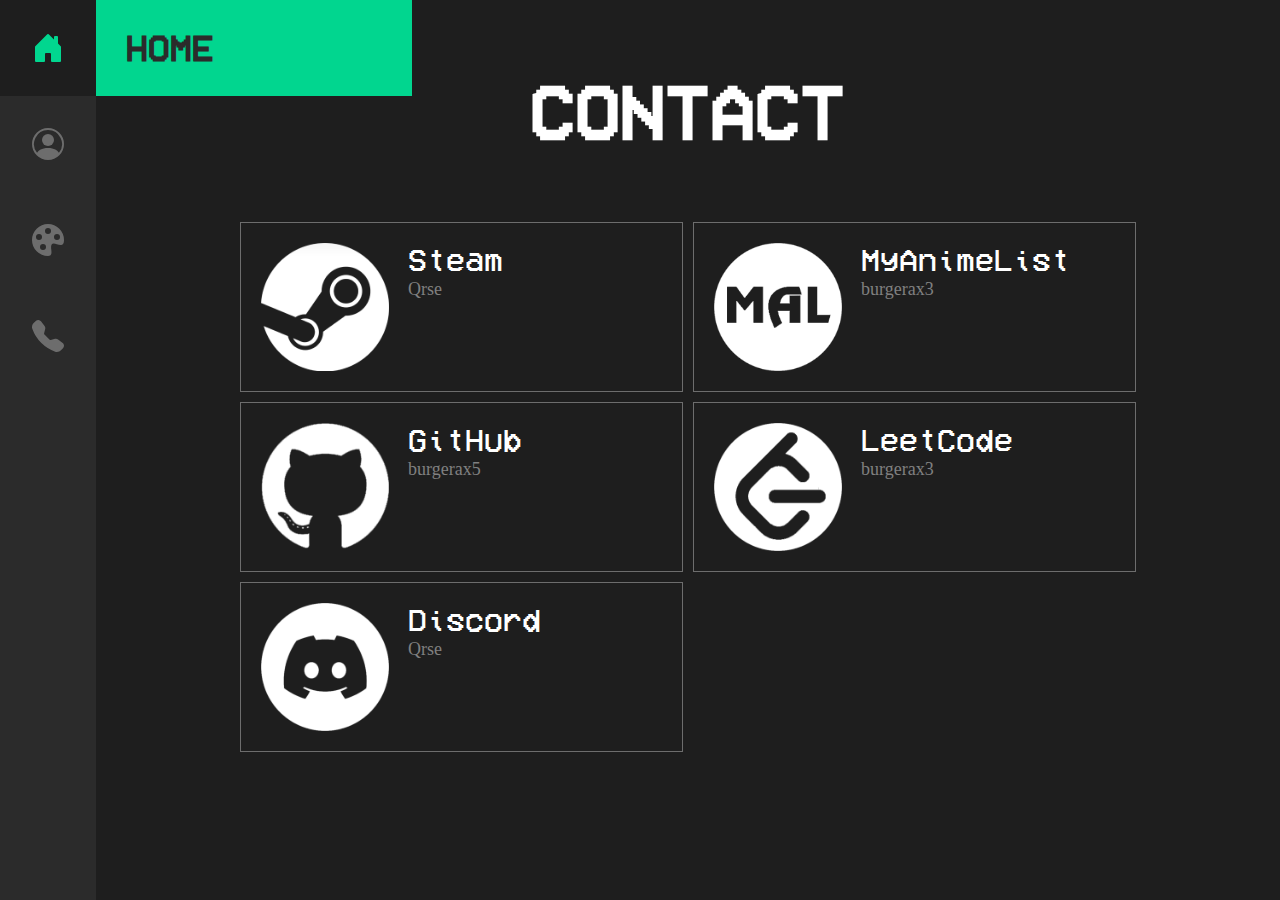
==== commit 068beb0e: "Fixed modal on contact page for mobile" ====
--- a/Root/contact.html
+++ b/Root/contact.html
@@ -1,5 +1,6 @@
 <!DOCTYPE html>
 <html lang="en">
+
 <head>
     <meta charset="UTF-8">
     <link rel="icon" type="image/x-icon" href="img/favicon.png">
@@ -9,13 +10,16 @@
     <meta name="viewport" content="width=device-width, initial-scale=1.0">
     <title>burgerax3 - Contact</title>
 </head>
+
 <body>
     <nav class="navbar">
         <ul class="navbar-nav">
             <li class="nav-item" style="grid-row: 1 / span 1;">
                 <a href="index.html" class="nav-link" id="home-link">
-                    <svg xmlns="http://www.w3.org/2000/svg"fill="currentColor" class="bi bi-house-door-fill" viewBox="0 0 16 16">
-                        <path d="M6.5 14.5v-3.505c0-.245.25-.495.5-.495h2c.25 0 .5.25.5.5v3.5a.5.5 0 0 0 .5.5h4a.5.5 0 0 0 .5-.5v-7a.5.5 0 0 0-.146-.354L13 5.793V2.5a.5.5 0 0 0-.5-.5h-1a.5.5 0 0 0-.5.5v1.293L8.354 1.146a.5.5 0 0 0-.708 0l-6 6A.5.5 0 0 0 1.5 7.5v7a.5.5 0 0 0 .5.5h4a.5.5 0 0 0 .5-.5z"/>
+                    <svg xmlns="http://www.w3.org/2000/svg" fill="currentColor" class="bi bi-house-door-fill"
+                        viewBox="0 0 16 16">
+                        <path
+                            d="M6.5 14.5v-3.505c0-.245.25-.495.5-.495h2c.25 0 .5.25.5.5v3.5a.5.5 0 0 0 .5.5h4a.5.5 0 0 0 .5-.5v-7a.5.5 0 0 0-.146-.354L13 5.793V2.5a.5.5 0 0 0-.5-.5h-1a.5.5 0 0 0-.5.5v1.293L8.354 1.146a.5.5 0 0 0-.708 0l-6 6A.5.5 0 0 0 1.5 7.5v7a.5.5 0 0 0 .5.5h4a.5.5 0 0 0 .5-.5z" />
                     </svg>
                 </a>
             </li>
@@ -24,9 +28,11 @@
             </div>
             <li class="nav-item" style="grid-row: 2 / span 1;">
                 <a href="profile.html" class="nav-link" id="profile-link">
-                    <svg xmlns="http://www.w3.org/2000/svg"fill="currentColor" class="bi bi-person-circle" viewBox="0 0 16 16">
-                        <path d="M11 6a3 3 0 1 1-6 0 3 3 0 0 1 6 0z"/>
-                        <path fill-rule="evenodd" d="M0 8a8 8 0 1 1 16 0A8 8 0 0 1 0 8zm8-7a7 7 0 0 0-5.468 11.37C3.242 11.226 4.805 10 8 10s4.757 1.225 5.468 2.37A7 7 0 0 0 8 1z"/>
+                    <svg xmlns="http://www.w3.org/2000/svg" fill="currentColor" class="bi bi-person-circle"
+                        viewBox="0 0 16 16">
+                        <path d="M11 6a3 3 0 1 1-6 0 3 3 0 0 1 6 0z" />
+                        <path fill-rule="evenodd"
+                            d="M0 8a8 8 0 1 1 16 0A8 8 0 0 1 0 8zm8-7a7 7 0 0 0-5.468 11.37C3.242 11.226 4.805 10 8 10s4.757 1.225 5.468 2.37A7 7 0 0 0 8 1z" />
                     </svg>
                 </a>
             </li>
@@ -35,8 +41,10 @@
             </div>
             <li class="nav-item" style="grid-row: 3 / span 1;">
                 <a href="projects.html" class="nav-link" id="projects-link">
-                    <svg xmlns="http://www.w3.org/2000/svg"fill="currentColor" class="bi bi-palette-fill" viewBox="0 0 16 16">
-                        <path d="M12.433 10.07C14.133 10.585 16 11.15 16 8a8 8 0 1 0-8 8c1.996 0 1.826-1.504 1.649-3.08-.124-1.101-.252-2.237.351-2.92.465-.527 1.42-.237 2.433.07zM8 5a1.5 1.5 0 1 1 0-3 1.5 1.5 0 0 1 0 3zm4.5 3a1.5 1.5 0 1 1 0-3 1.5 1.5 0 0 1 0 3zM5 6.5a1.5 1.5 0 1 1-3 0 1.5 1.5 0 0 1 3 0zm.5 6.5a1.5 1.5 0 1 1 0-3 1.5 1.5 0 0 1 0 3z"/>
+                    <svg xmlns="http://www.w3.org/2000/svg" fill="currentColor" class="bi bi-palette-fill"
+                        viewBox="0 0 16 16">
+                        <path
+                            d="M12.433 10.07C14.133 10.585 16 11.15 16 8a8 8 0 1 0-8 8c1.996 0 1.826-1.504 1.649-3.08-.124-1.101-.252-2.237.351-2.92.465-.527 1.42-.237 2.433.07zM8 5a1.5 1.5 0 1 1 0-3 1.5 1.5 0 0 1 0 3zm4.5 3a1.5 1.5 0 1 1 0-3 1.5 1.5 0 0 1 0 3zM5 6.5a1.5 1.5 0 1 1-3 0 1.5 1.5 0 0 1 3 0zm.5 6.5a1.5 1.5 0 1 1 0-3 1.5 1.5 0 0 1 0 3z" />
                     </svg>
                 </a>
             </li>
@@ -45,8 +53,10 @@
             </div>
             <li class="nav-item" style="grid-row: 4 / span 1;" id="contact-link">
                 <a href="contact.html" class="nav-link">
-                    <svg xmlns="http://www.w3.org/2000/svg" fill="currentColor" class="bi bi-telephone-fill" viewBox="0 0 16 16">
-                        <path fill-rule="evenodd" d="M1.885.511a1.745 1.745 0 0 1 2.61.163L6.29 2.98c.329.423.445.974.315 1.494l-.547 2.19a.678.678 0 0 0 .178.643l2.457 2.457a.678.678 0 0 0 .644.178l2.189-.547a1.745 1.745 0 0 1 1.494.315l2.306 1.794c.829.645.905 1.87.163 2.611l-1.034 1.034c-.74.74-1.846 1.065-2.877.702a18.634 18.634 0 0 1-7.01-4.42 18.634 18.634 0 0 1-4.42-7.009c-.362-1.03-.037-2.137.703-2.877L1.885.511z"/>
+                    <svg xmlns="http://www.w3.org/2000/svg" fill="currentColor" class="bi bi-telephone-fill"
+                        viewBox="0 0 16 16">
+                        <path fill-rule="evenodd"
+                            d="M1.885.511a1.745 1.745 0 0 1 2.61.163L6.29 2.98c.329.423.445.974.315 1.494l-.547 2.19a.678.678 0 0 0 .178.643l2.457 2.457a.678.678 0 0 0 .644.178l2.189-.547a1.745 1.745 0 0 1 1.494.315l2.306 1.794c.829.645.905 1.87.163 2.611l-1.034 1.034c-.74.74-1.846 1.065-2.877.702a18.634 18.634 0 0 1-7.01-4.42 18.634 18.634 0 0 1-4.42-7.009c-.362-1.03-.037-2.137.703-2.877L1.885.511z" />
                     </svg>
                 </a>
             </li>
@@ -63,82 +73,99 @@
             <a href="contact.html">CONTACT</a>
         </div>
     </div>
+    <!-- Popup Modal Upon Pressing Contact List Item-->
+    <div class="modal" id="contactModal">
+        <div class="modal-content">
+            <span class="modal-title">Do you wish to leave this site?</span>
+            <span class="modal-link" id="modalLink">URL goes here.</span>
+            <div class="buttons">
+                <button class="modal-btn" id="yesBtn">Yes</button>
+                <button class="modal-btn" id="noBtn">No</button>
+            </div>
+        </div>
+    </div>
     <main>
         <div class="headerbar">
             <header>
                 <h1>CONTACT</h1>
                 <div class="nav-m-btn">
-                    <svg xmlns="http://www.w3.org/2000/svg" fill="currentColor" width="5vw" height="5vw" viewBox="0 0 512 512"><!--! Font Awesome Pro 6.1.1 by @fontawesome - https://fontawesome.com License - https://fontawesome.com/license (Commercial License) Copyright 2022 Fonticons, Inc. --><path d="M481.9 270.1C490.9 279.1 496 291.3 496 304C496 316.7 490.9 328.9 481.9 337.9C472.9 346.9 460.7 352 448 352H64C51.27 352 39.06 346.9 30.06 337.9C21.06 328.9 16 316.7 16 304C16 291.3 21.06 279.1 30.06 270.1C39.06 261.1 51.27 256 64 256H448C460.7 256 472.9 261.1 481.9 270.1zM475.3 388.7C478.3 391.7 480 395.8 480 400V416C480 432.1 473.3 449.3 461.3 461.3C449.3 473.3 432.1 480 416 480H96C79.03 480 62.75 473.3 50.75 461.3C38.74 449.3 32 432.1 32 416V400C32 395.8 33.69 391.7 36.69 388.7C39.69 385.7 43.76 384 48 384H464C468.2 384 472.3 385.7 475.3 388.7zM50.39 220.8C45.93 218.6 42.03 215.5 38.97 211.6C35.91 207.7 33.79 203.2 32.75 198.4C31.71 193.5 31.8 188.5 32.99 183.7C54.98 97.02 146.5 32 256 32C365.5 32 457 97.02 479 183.7C480.2 188.5 480.3 193.5 479.2 198.4C478.2 203.2 476.1 207.7 473 211.6C469.1 215.5 466.1 218.6 461.6 220.8C457.2 222.9 452.3 224 447.3 224H64.67C59.73 224 54.84 222.9 50.39 220.8zM372.7 116.7C369.7 119.7 368 123.8 368 128C368 131.2 368.9 134.3 370.7 136.9C372.5 139.5 374.1 141.6 377.9 142.8C380.8 143.1 384 144.3 387.1 143.7C390.2 143.1 393.1 141.6 395.3 139.3C397.6 137.1 399.1 134.2 399.7 131.1C400.3 128 399.1 124.8 398.8 121.9C397.6 118.1 395.5 116.5 392.9 114.7C390.3 112.9 387.2 111.1 384 111.1C379.8 111.1 375.7 113.7 372.7 116.7V116.7zM244.7 84.69C241.7 87.69 240 91.76 240 96C240 99.16 240.9 102.3 242.7 104.9C244.5 107.5 246.1 109.6 249.9 110.8C252.8 111.1 256 112.3 259.1 111.7C262.2 111.1 265.1 109.6 267.3 107.3C269.6 105.1 271.1 102.2 271.7 99.12C272.3 96.02 271.1 92.8 270.8 89.88C269.6 86.95 267.5 84.45 264.9 82.7C262.3 80.94 259.2 79.1 256 79.1C251.8 79.1 247.7 81.69 244.7 84.69V84.69zM116.7 116.7C113.7 119.7 112 123.8 112 128C112 131.2 112.9 134.3 114.7 136.9C116.5 139.5 118.1 141.6 121.9 142.8C124.8 143.1 128 144.3 131.1 143.7C134.2 143.1 137.1 141.6 139.3 139.3C141.6 137.1 143.1 134.2 143.7 131.1C144.3 128 143.1 124.8 142.8 121.9C141.6 118.1 139.5 116.5 136.9 114.7C134.3 112.9 131.2 111.1 128 111.1C123.8 111.1 119.7 113.7 116.7 116.7L116.7 116.7z"/></svg>                </div>
+                    <svg xmlns="http://www.w3.org/2000/svg" fill="currentColor" width="5vw" height="5vw"
+                        viewBox="0 0 512 512">
+                        <!--! Font Awesome Pro 6.1.1 by @fontawesome - https://fontawesome.com License - https://fontawesome.com/license (Commercial License) Copyright 2022 Fonticons, Inc. -->
+                        <path
+                            d="M481.9 270.1C490.9 279.1 496 291.3 496 304C496 316.7 490.9 328.9 481.9 337.9C472.9 346.9 460.7 352 448 352H64C51.27 352 39.06 346.9 30.06 337.9C21.06 328.9 16 316.7 16 304C16 291.3 21.06 279.1 30.06 270.1C39.06 261.1 51.27 256 64 256H448C460.7 256 472.9 261.1 481.9 270.1zM475.3 388.7C478.3 391.7 480 395.8 480 400V416C480 432.1 473.3 449.3 461.3 461.3C449.3 473.3 432.1 480 416 480H96C79.03 480 62.75 473.3 50.75 461.3C38.74 449.3 32 432.1 32 416V400C32 395.8 33.69 391.7 36.69 388.7C39.69 385.7 43.76 384 48 384H464C468.2 384 472.3 385.7 475.3 388.7zM50.39 220.8C45.93 218.6 42.03 215.5 38.97 211.6C35.91 207.7 33.79 203.2 32.75 198.4C31.71 193.5 31.8 188.5 32.99 183.7C54.98 97.02 146.5 32 256 32C365.5 32 457 97.02 479 183.7C480.2 188.5 480.3 193.5 479.2 198.4C478.2 203.2 476.1 207.7 473 211.6C469.1 215.5 466.1 218.6 461.6 220.8C457.2 222.9 452.3 224 447.3 224H64.67C59.73 224 54.84 222.9 50.39 220.8zM372.7 116.7C369.7 119.7 368 123.8 368 128C368 131.2 368.9 134.3 370.7 136.9C372.5 139.5 374.1 141.6 377.9 142.8C380.8 143.1 384 144.3 387.1 143.7C390.2 143.1 393.1 141.6 395.3 139.3C397.6 137.1 399.1 134.2 399.7 131.1C400.3 128 399.1 124.8 398.8 121.9C397.6 118.1 395.5 116.5 392.9 114.7C390.3 112.9 387.2 111.1 384 111.1C379.8 111.1 375.7 113.7 372.7 116.7V116.7zM244.7 84.69C241.7 87.69 240 91.76 240 96C240 99.16 240.9 102.3 242.7 104.9C244.5 107.5 246.1 109.6 249.9 110.8C252.8 111.1 256 112.3 259.1 111.7C262.2 111.1 265.1 109.6 267.3 107.3C269.6 105.1 271.1 102.2 271.7 99.12C272.3 96.02 271.1 92.8 270.8 89.88C269.6 86.95 267.5 84.45 264.9 82.7C262.3 80.94 259.2 79.1 256 79.1C251.8 79.1 247.7 81.69 244.7 84.69V84.69zM116.7 116.7C113.7 119.7 112 123.8 112 128C112 131.2 112.9 134.3 114.7 136.9C116.5 139.5 118.1 141.6 121.9 142.8C124.8 143.1 128 144.3 131.1 143.7C134.2 143.1 137.1 141.6 139.3 139.3C141.6 137.1 143.1 134.2 143.7 131.1C144.3 128 143.1 124.8 142.8 121.9C141.6 118.1 139.5 116.5 136.9 114.7C134.3 112.9 131.2 111.1 128 111.1C123.8 111.1 119.7 113.7 116.7 116.7L116.7 116.7z" />
+                    </svg>
                 </div>
-            </header>
+        </div>
+        </header>
         </div>
         <div class="flex-container">
             <div class="contact-list">
                 <a class="contact-list-item" id="steamLink">
                     <div class="contact-list-item-img-box">
-                        <img style="height:100%" src="./img/steam.png"/>
+                        <img style="height:100%" src="./img/steam.png" />
                     </div>
                     <div class="contact-list-item-info-box">
                         <div class="contact-list-item-info-text">
                             <span class="title">Steam</span>
-                            <span class="description">Qrse</span>
+                            <span class="details">Qrse</span>
                         </div>
                     </div>
                 </a>
 
                 <a class="contact-list-item" id="malLink">
                     <div class="contact-list-item-img-box">
-                        <img style="height:100%" src="./img/mal.png"/>
+                        <img style="height:100%" src="./img/mal.png" />
                     </div>
                     <div class="contact-list-item-info-box">
                         <div class="contact-list-item-info-text">
                             <span class="title">MyAnimeList</span>
-                            <span class="description">burgerax3</span>
+                            <span class="details">burgerax3</span>
                         </div>
                     </div>
                 </a>
 
                 <a class="contact-list-item" id="githubLink">
                     <div class="contact-list-item-img-box">
-                        <img style="height:100%" src="./img/github.png"/>
+                        <img style="height:100%" src="./img/github.png" />
                     </div>
                     <div class="contact-list-item-info-box">
                         <div class="contact-list-item-info-text">
                             <span class="title">GitHub</span>
-                            <span class="description">burgerax5</span>
+                            <span class="details">burgerax5</span>
                         </div>
                     </div>
                 </a>
 
                 <a class="contact-list-item" id="leetcodeLink">
                     <div class="contact-list-item-img-box">
-                        <img style="height:100%" src="./img/leetcode.png"/>
+                        <img style="height:100%" src="./img/leetcode.png" />
                     </div>
                     <div class="contact-list-item-info-box">
                         <div class="contact-list-item-info-text">
                             <span class="title">LeetCode</span>
-                            <span class="description">burgerax3</span>
+                            <span class="details">burgerax3</span>
                         </div>
                     </div>
                 </a>
 
                 <a class="contact-list-item" id="discordLink">
                     <div class="contact-list-item-img-box">
-                        <img style="height:100%" src="./img/discord.png"/>
+                        <img style="height:100%" src="./img/discord.png" />
                     </div>
                     <div class="contact-list-item-info-box">
                         <div class="contact-list-item-info-text">
                             <span class="title">Discord</span>
-                            <span class="description">Qrse</span>
+                            <span class="details">Qrse</span>
                         </div>
                     </div>
                 </a>
             </div>
         </div>
-        <br><br><br>
     </main>
 </body>
 <script src="./js/menu.js"></script>
 <script src="./js/mobile_menu.js"></script>
 <script src="./js/contact.js"></script>
+
 </html>--- a/Root/css/main.css
+++ b/Root/css/main.css
@@ -12,7 +12,6 @@
     --accent-main: #01d68f;
     --accent-dark:#1ba175;
     --accent-darker: #3d6641;
-
 }
 
 body{
@@ -150,6 +149,7 @@
     font-size: 6vw;
 }
 
+
 @media only screen and (max-width: 1024px){
     .navbar{
         width: 0;
--- a/Root/css/contact.css
+++ b/Root/css/contact.css
@@ -3,7 +3,7 @@
     src: url('Minecraft.ttf');
 }
 
-.contact-list{
+.contact-list {
     display: grid;
     grid-template-columns: 1fr 1fr;
     grid-template-rows: repeat(3, 1fr);
@@ -11,42 +11,41 @@
     width: 100%;
 }
 
-.contact-list-item{
+.contact-list-item {
     border: 1px solid var(--bg-light);
-    padding: 5%;
     display: grid;
     grid-template-columns: repeat(3, 1fr);
     grid-template-rows: 1fr;
     gap: 5px;
+    padding: 20px;
     transition: 0.4s ease;
     text-decoration: none;
     color: white;
 }
 
-.contact-list-item:hover{
+.contact-list-item:hover {
     border: 1px solid var(--accent-dark);
     cursor: pointer;
     background-color: rgb(49, 49, 49);
 }
 
-.contact-list-item:hover .contact-list-item-img-box img{
+.contact-list-item:hover .contact-list-item-img-box img {
     filter: invert(65%) sepia(40%) saturate(4148%) hue-rotate(145deg) brightness(100%) contrast(99%);
 }
 
-.contact-list-item-img-box{
+.contact-list-item-img-box {
     grid-column: 1/2;
     height: 128px;
-    width: auto;
+    width: 128px;
     justify-self: center;
 }
 
-.contact-list-item-info-box{
+.contact-list-item-info-box {
     height: 100%;
-    border-left: 2px solid var(--bg-light);
     grid-column: 2/5;
 }
 
-.contact-list-item-info-text{
+.contact-list-item-info-text {
     text-align: left;
     margin-left: 5%;
     display: flex;
@@ -54,16 +53,111 @@
     overflow-wrap: break-word;
 }
 
-.contact-list-item-info-text .description{
+.contact-list-item-info-text .details {
+    font-size: large;
     color: grey;
-    font-size: 65%;
     font-family: minecraft;
 }
 
-@media only screen and (max-width: 1024px){
-    .contact-list{
+.modal {
+    visibility: hidden;
+    width: 100vw;
+    height: 0vh;
+    top: 0;
+    position: fixed;
+    overflow: hidden;
+    background-color: rgba(0, 0, 0, 0.5);
+    z-index: 1;
+}
+
+.modal-content {
+    position: absolute;
+    top: 50%;
+    left: 50%;
+    transform: translate(-50%, -50%);
+    display: flex;
+    align-self: center;
+    flex-direction: column;
+    background-color: var(--bg-main);
+    padding: 20px;
+    width: 35%;
+    height: auto;
+    gap: 30px;
+}
+
+.modal-link {
+    color: grey;
+    font-size: 18px;
+    overflow: hidden;
+}
+
+.buttons {
+    display: flex;
+    justify-content: space-evenly;
+}
+
+.modal-btn {
+    outline: none;
+    border: none;
+    font-family: vcr;
+    outline: none;
+    width: 30%;
+    height: 50px;
+    color: white;
+    cursor: pointer;
+}
+
+#yesBtn {
+    background-color: var(--accent-main);
+}
+
+#yesBtn:hover {
+    background-color: var(--accent-darker);
+}
+
+#noBtn {
+    background-color: var(--bg-darker);
+}
+
+#noBtn:hover {
+    background-color: var(--bg-light);
+}
+
+@media only screen and (max-width: 1024px) {
+    .contact-list {
         grid-template-columns: 1fr;
         grid-template-rows: repeat(6, 1fr);
+        width: 100%;
+    }
+
+    .modal-link {
+        overflow: scroll;
+    }
+
+    .title {
+        font-size: 24pt;
+    }
+
+    .contact-list-item-info-text .details {
+        font-size: large;
+    }
+
+    .contact-list-item-img-box {
+        height: 100px;
+        width: 100px;
     }
 }
 
+@media only screen and (max-width: 375px) {
+    .title {
+        font-size: 16pt;
+    }
+
+    .contact-list-item-info-text .details {
+        font-size: small;
+    }
+
+    .modal-content {
+        width: 75%;
+    }
+}--- a/Root/css/subpage.css
+++ b/Root/css/subpage.css
@@ -48,7 +48,10 @@
 }
 
 .nav-m-content{
-    margin-top: 30%;
+    position: absolute;
+    top: 50%;
+    left: 50%;
+    transform: translate(-50%,-50%);
     text-align: center;
 }
 
